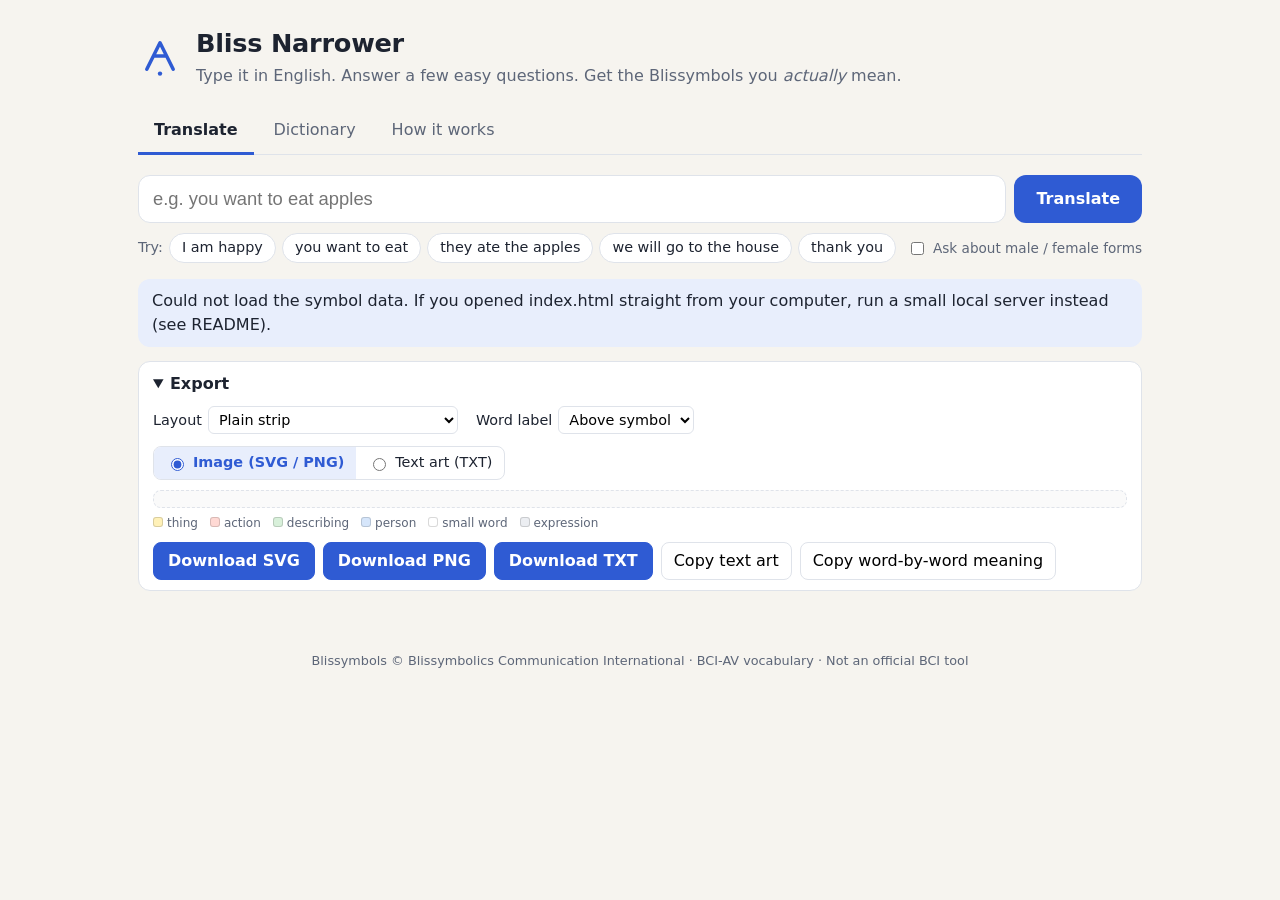
==== index.html @ 60fadc22 "Added root files" ====
<!DOCTYPE html>
<html lang="en">
<head>
<meta charset="utf-8">
<meta name="viewport" content="width=device-width, initial-scale=1">
<title>Bliss Narrower — say exactly what you mean in Blissymbols</title>
<meta name="description" content="Type English, answer a few plain questions (one or many? now or before?), and get the exact Blissymbols you mean.">
<link rel="icon" href="data:image/svg+xml,%3Csvg xmlns='http://www.w3.org/2000/svg' viewBox='0 0 40 40'%3E%3Cpath d='M8 32 L20 8 L32 32 M14 20 L26 20' fill='none' stroke='%232f5bd3' stroke-width='4' stroke-linecap='round'/%3E%3C/svg%3E">
<link rel="stylesheet" href="style.css">
</head>
<body>
<header class="top">
  <div class="brand">
    <svg class="logo" viewBox="0 0 40 40" aria-hidden="true"><path d="M8 32 L20 8 L32 32 M14 20 L26 20" fill="none" stroke="currentColor" stroke-width="3.2" stroke-linecap="round" stroke-linejoin="round"/><circle cx="20" cy="36" r="2" fill="currentColor"/></svg>
    <div>
      <h1>Bliss Narrower</h1>
      <p class="tag">Type it in English. Answer a few easy questions. Get the Blissymbols you <em>actually</em> mean.</p>
    </div>
  </div>
  <nav class="tabs" role="tablist">
    <button role="tab" aria-selected="true" data-tab="translate">Translate</button>
    <button role="tab" aria-selected="false" data-tab="browse">Dictionary</button>
    <button role="tab" aria-selected="false" data-tab="about">How it works</button>
  </nav>
</header>

<main>
  <section id="tab-translate" class="tab on">
    <div class="dock" id="dock">
    <form id="inputForm" class="inputRow" autocomplete="off">
      <label for="src" class="sr">English sentence</label>
      <input id="src" type="text" placeholder="e.g. you want to eat apples" spellcheck="true">
      <button type="submit" class="primary">Translate</button>
    </form>
    <div class="examples">Try:
      <button class="ex" type="button">I am happy</button>
      <button class="ex" type="button">you want to eat</button>
      <button class="ex" type="button">they ate the apples</button>
      <button class="ex" type="button">we will go to the house</button>
      <button class="ex" type="button">thank you</button>
      <label class="toggle"><input type="checkbox" id="optGender"> Ask about male / female forms</label>
    </div>

    <div id="status" class="status" hidden></div>

    <section id="resultWrap" hidden>
      <div class="resultHead">
        <h2>Your Bliss sentence</h2>
        <div class="funnel" id="funnel" title="How many different Bliss sentences your English could still mean"></div>
      </div>
      <div class="keyline" id="keyline">
        <span><i class="sw red"></i>red: program couldn't tell — tap to choose</span>
        <span><i class="sw yellow"></i>yellow: auto-filled from your English — tap to check</span>
        <span><i class="sw green"></i>green: set by you</span>
      </div>
      <div id="strip" class="strip" aria-live="polite"></div>
    </section>
    </div>

    <p id="skipped" class="skipped"></p>
      <div id="actions">
      <details class="export" open>
        <summary>Export</summary>
        <div class="exrow">
          <label>Layout
            <select id="exStyle">
              <option value="strip">Plain strip</option>
              <option value="boxes">Boxes (communication board)</option>
            </select></label>
          <label>Word label
            <select id="exLabel">
              <option value="above">Above symbol</option>
              <option value="below">Below symbol</option>
              <option value="none">No label</option>
            </select></label>
          <span id="exBoxOpts" class="exrow" hidden>
            <label class="chk"><input type="checkbox" id="exColour" checked> Colour boxes by word type</label>
            <label>Boxes per row <input type="number" id="exPerRow" value="8" min="1" max="30"></label>
          </span>
        </div>
        <div class="exrow viewrow">
          <span class="seg" role="radiogroup" aria-label="Preview">
            <label><input type="radio" name="exView" value="image" checked> Image (SVG / PNG)</label>
            <label><input type="radio" name="exView" value="text"> Text art (TXT)</label>
          </span>
          <span id="exTextOpts" class="exrow" hidden>
            <label>Detail
              <select id="exRows">
                <option value="16">Small (16 lines tall)</option>
                <option value="24">Medium (24 lines)</option>
                <option value="32" selected>Large (32 lines)</option>
                <option value="48">Extra large (48 lines)</option>
              </select></label>
            <label>Filled pixel
              <select id="exFill">
                <option value="o" selected>o</option>
                <option value="#">#</option>
                <option value="@">@</option>
                <option value="X">X</option>
                <option value="█">█ (block)</option>
              </select></label>
          </span>
        </div>
        <div class="exprev" id="exPreview" aria-label="Export preview"></div>
        <div class="legend small"><span><span class="dot" style="background:#fff1b8"></span>thing</span><span><span class="dot" style="background:#ffd9d4"></span>action</span><span><span class="dot" style="background:#d8f0da"></span>describing</span><span><span class="dot" style="background:#d6e6fb"></span>person</span><span><span class="dot" style="background:#fff"></span>small word</span><span><span class="dot" style="background:#eceef2"></span>expression</span></div>
        <div class="actions">
          <button type="button" id="dlSvg" class="primary">Download SVG</button>
          <button type="button" id="dlPng" class="primary">Download PNG</button>
          <button type="button" id="dlTxt" class="primary">Download TXT</button>
          <button type="button" id="copyTxt">Copy text art</button>
          <button type="button" id="copyGloss">Copy word-by-word meaning</button>
        </div>
      </details>
      </div>
    <div id="pop" class="pop" role="dialog" aria-modal="false" hidden></div>
  </section>

  <section id="tab-browse" class="tab">
    <div class="inputRow">
      <label for="q" class="sr">Search the dictionary</label>
      <input id="q" type="search" placeholder="Search 6,000+ symbols in English (e.g. house, happy, to go)">
    </div>
    <div class="legend" id="legend"></div>
    <div id="grid" class="grid"></div>
    <dialog id="detail"></dialog>
  </section>

  <section id="tab-about" class="tab prose">
    <h2>Why this exists</h2>
    <p>Blissymbols can say things very precisely, but most tools make you already know the grammar. For example, there are separate symbols for <b>I</b> (just one person) and <b>we</b> (a group that includes me), and a small mark that turns one thing into many. If a tool never asks, you can't tell it which one you meant.</p>
    <p>Bliss Narrower works the other way round: it starts from every symbol your words <em>could</em> mean, then asks short, plain questions to narrow it down. The counter at the top shows how many different meanings are still possible, and it drops to <b>1</b> when everything is settled.</p>
    <h3>The questions it can ask</h3>
    <table class="qtable">
      <tr><th>Question</th><th>Plain words</th><th>Grammar name</th></tr>
      <tr><td>Who is it about?</td><td>"Just me" or "me and others"</td><td>singular / plural (first person)</td></tr>
      <tr><td>How many people are you talking to?</td><td>"one friend" or "the whole group"</td><td>singular / plural (second person)</td></tr>
      <tr><td>People or things?</td><td>"they (my friends)" or "they (the boxes)"</td><td>personal / impersonal pronoun</td></tr>
      <tr><td>How many?</td><td>"one apple" or "lots of apples"</td><td>singular / plural noun</td></tr>
      <tr><td>When?</td><td>"I eat" / "I ate" / "I will eat" / "I would eat"</td><td>present / past / future / conditional</td></tr>
      <tr><td>What kind of word?</td><td>"to drink" (doing) or "a drink" (thing)</td><td>verb / noun / adjective</td></tr>
      <tr><td>Which meaning?</td><td>pick from pictures</td><td>word sense</td></tr>
    </table>
    <h3>Good to know</h3>
    <ul>
      <li>Little words like <i>a</i>, <i>an</i>, <i>the</i>, <i>will</i> and <i>did</i> are usually left out. Bliss shows that information with marks on the other symbols instead.</li>
      <li>Indicators (the small marks on top) are placed where the original symbol had one, or centred if it had none.</li>
      <li>This is a helper, not an official translator. Check important messages with someone who knows Bliss well.</li>
    </ul>
    <h3>Credits</h3>
    <p>Symbol shapes and vocabulary come from the BCI Authorized Vocabulary (BCI-AV) published by Blissymbolics Communication International. See the README for licence details.</p>
  </section>
</main>

<footer class="foot">Blissymbols © Blissymbolics Communication International · BCI-AV vocabulary · Not an official BCI tool</footer>
<script src="app.js"></script>
</body>
</html>
---- style.css ----
:root{
  --ink:#1d2330; --muted:#5d6678; --line:#dfe3ea; --bg:#f6f4ef; --card:#fff;
  --accent:#2f5bd3; --accent-soft:#e8eefc; --warn:#e8792b; --warn-soft:#fff1e6; --ok:#2e8b57;
  /* BCI part-of-speech colours */
  --c-YELLOW:#f3c93e; --c-RED:#e05a4f; --c-GREEN:#52a85a; --c-BLUE:#4a86d8; --c-WHITE:#c9ced8; --c-GRAY:#8d95a3;
  --radius:12px;
}
*{box-sizing:border-box}
html,body{margin:0;background:var(--bg);color:var(--ink);font:16px/1.5 system-ui,-apple-system,"Segoe UI",Roboto,sans-serif}
button{font:inherit;cursor:pointer}
.sr{position:absolute;width:1px;height:1px;overflow:hidden;clip:rect(0 0 0 0)}
.top{padding:24px clamp(16px,4vw,48px) 0;max-width:1100px;margin:0 auto}
.brand{display:flex;gap:14px;align-items:center}
.logo{width:44px;height:44px;color:var(--accent);flex:none}
h1{margin:0;font-size:1.6rem;letter-spacing:-.01em}
.tag{margin:2px 0 0;color:var(--muted)}
.tabs{display:flex;gap:4px;margin-top:20px;border-bottom:1px solid var(--line)}
.tabs button{background:none;border:0;padding:10px 16px;color:var(--muted);border-bottom:3px solid transparent;margin-bottom:-1px}
.tabs button[aria-selected=true]{color:var(--ink);border-color:var(--accent);font-weight:600}
main{max-width:1100px;margin:0 auto;padding:20px clamp(16px,4vw,48px) 40px}
.tab{display:none}.tab.on{display:block}
.inputRow{display:flex;gap:8px}
.inputRow input{flex:1;font-size:1.15rem;padding:12px 14px;border:1.5px solid var(--line);border-radius:var(--radius);background:#fff;min-width:0}
.inputRow input:focus{outline:none;border-color:var(--accent);box-shadow:0 0 0 3px var(--accent-soft)}
.primary{background:var(--accent);color:#fff;border:0;border-radius:var(--radius);padding:0 22px;font-weight:600}
.examples{margin:10px 0 0;color:var(--muted);font-size:.9rem;display:flex;flex-wrap:wrap;gap:6px;align-items:center}
.ex{background:#fff;border:1px solid var(--line);border-radius:999px;padding:3px 12px;color:var(--ink)}
.ex:hover{border-color:var(--accent)}
.status{margin-top:16px;padding:10px 14px;border-radius:var(--radius);background:var(--accent-soft)}
h2{font-size:1.15rem;margin:28px 0 10px}
.resultHead{display:flex;align-items:baseline;justify-content:space-between;gap:12px;flex-wrap:wrap}
.funnel{font-size:.9rem;color:var(--muted);display:flex;align-items:center;gap:8px}
.funnel b{font-size:1.1rem;color:var(--ink)}
.funnel .pill{padding:2px 10px;border-radius:999px;background:var(--warn-soft);color:var(--warn);font-weight:600}
.funnel .pill.done{background:#e5f4ea;color:var(--ok)}
.strip{display:flex;flex-wrap:wrap;gap:6px 2px;align-items:flex-end;background:#fff;border:1px solid var(--line);border-radius:var(--radius);padding:16px;min-height:120px}
.tok{display:flex;flex-direction:column;align-items:center;border-radius:8px;padding:4px 6px;border:2px solid transparent;background:none}
.tok:hover,.tok.sel{background:var(--accent-soft)}
.tok svg{height:110px;display:block}
.tok .gl{font-size:.78rem;color:var(--muted);max-width:140px;text-align:center;line-height:1.2;margin-top:2px}
.tok.needs{border-color:var(--warn);border-style:dashed}
.tok.text svg{display:none}
.tok.text .raw{height:110px;display:flex;align-items:center;font-style:italic;color:var(--muted);padding:0 6px}
.tok.punct svg{height:110px}
.actions{display:flex;flex-wrap:wrap;gap:8px;margin-top:10px;align-items:center}
.actions button{background:#fff;border:1px solid var(--line);border-radius:8px;padding:6px 12px}
.actions button:hover{border-color:var(--accent)}
.toggle{margin-left:auto;font-size:.85rem;color:var(--muted);display:flex;gap:6px;align-items:center;cursor:pointer}
.hint{color:var(--muted);margin:0 0 14px;font-size:.95rem}
.needs-dot{display:inline-block;width:10px;height:10px;border-radius:50%;background:var(--warn);vertical-align:middle}
.cards{display:grid;grid-template-columns:repeat(auto-fill,minmax(320px,1fr));gap:14px}
.card{background:var(--card);border:1px solid var(--line);border-radius:var(--radius);padding:14px 16px;position:relative;scroll-margin:20px}
.card.needs{border-color:var(--warn);box-shadow:0 0 0 3px var(--warn-soft)}
.card.flash{animation:flash 1s}
@keyframes flash{0%{box-shadow:0 0 0 6px var(--accent-soft)}100%{box-shadow:none}}
.card header{display:flex;gap:12px;align-items:center;margin-bottom:8px}
.card header svg{height:72px;flex:none;background:#fafafa;border-radius:6px}
.card .word{font-weight:700;font-size:1.1rem}
.card .chosen{color:var(--muted);font-size:.88rem;line-height:1.3}
.card .count{position:absolute;top:10px;right:12px;font-size:.75rem;color:var(--muted)}
.q{margin-top:12px}
.q .qt{font-weight:600;font-size:.95rem;display:flex;gap:6px;align-items:center}
.q .qt .opt{font-weight:400;color:var(--muted);font-size:.8rem}
.q.open .qt::before{content:"";width:9px;height:9px;border-radius:50%;background:var(--warn);flex:none}
.opts{display:flex;flex-direction:column;gap:6px;margin-top:6px}
.opts.row{flex-direction:row;flex-wrap:wrap}
.o{display:flex;gap:10px;align-items:center;text-align:left;background:#fff;border:1.5px solid var(--line);border-radius:10px;padding:7px 10px;color:var(--ink)}
.o:hover{border-color:var(--accent)}
.o[aria-pressed=true]{border-color:var(--accent);background:var(--accent-soft)}
.o .ol{font-weight:600}
.o .oe{color:var(--muted);font-size:.85rem;display:block;font-style:italic}
.o svg{height:54px;flex:none}
.o .pic{font-size:1.2rem;letter-spacing:2px;flex:none;min-width:44px;text-align:center}
.o .guess{font-size:.7rem;color:var(--accent);font-weight:600;margin-left:auto;white-space:nowrap}
.dot{display:inline-block;width:10px;height:10px;border-radius:3px;margin-right:4px;vertical-align:baseline;border:1px solid rgba(0,0,0,.15)}
.skipped{color:var(--muted);font-size:.9rem}
.findbox input{width:100%;padding:8px 10px;border:1px solid var(--line);border-radius:8px;margin-top:6px}
.findres{display:flex;flex-wrap:wrap;gap:6px;margin-top:6px;max-height:260px;overflow:auto}
.findres .o{flex-direction:column;width:104px;padding:6px;gap:2px;font-size:.75rem;text-align:center}
.legend{display:flex;flex-wrap:wrap;gap:12px;margin:12px 0;font-size:.85rem;color:var(--muted)}
.grid{display:grid;grid-template-columns:repeat(auto-fill,minmax(120px,1fr));gap:8px}
.cell{background:#fff;border:1px solid var(--line);border-radius:10px;padding:8px 6px 6px;display:flex;flex-direction:column;align-items:center;gap:2px;color:var(--ink);border-top:4px solid var(--c-WHITE)}
.cell svg{height:70px}
.cell span{font-size:.78rem;text-align:center;line-height:1.2;word-break:break-word}
.cell:hover{border-color:var(--accent)}
dialog{border:0;border-radius:16px;padding:24px;max-width:520px;width:92vw;box-shadow:0 20px 60px rgba(0,0,0,.25)}
dialog::backdrop{background:rgba(20,25,35,.4)}
dialog svg.big{height:200px;display:block;margin:0 auto 12px}
dialog .row{display:flex;gap:8px;justify-content:flex-end;margin-top:16px}
dialog .row button{border:1px solid var(--line);background:#fff;border-radius:8px;padding:6px 14px}
dialog .row button.primary{background:var(--accent);color:#fff;border:0}
.prose{max-width:720px}
.qtable{border-collapse:collapse;width:100%;font-size:.92rem}
.qtable td,.qtable th{border-bottom:1px solid var(--line);padding:6px 8px;text-align:left;vertical-align:top}
.foot{text-align:center;color:var(--muted);font-size:.8rem;padding:20px}
@media (max-width:600px){.tok svg{height:84px}.tok.text .raw{height:84px}.toggle{margin-left:0}}

.q.compact .opts.row{gap:6px}
.q.compact .o{flex:1 1 120px;padding:6px 8px;gap:6px;flex-direction:column;align-items:flex-start;position:relative}
.q.compact .o .pic{min-width:0;font-size:1rem;text-align:left}
.q.compact .o .ol{font-size:.9rem}
.q.compact .o .oe{font-size:.75rem}
.q.compact .o .guess{position:absolute;top:5px;right:6px}
.q .qt{flex-wrap:wrap}
.cards{align-items:start}

/* sentence strip: colour = state */
.dock{padding-top:0}
.dock h2{margin:20px 0 6px}
.keyline{display:flex;flex-wrap:wrap;gap:6px 16px;font-size:.82rem;color:var(--muted);margin:0 0 8px}
.keyline span{display:flex;align-items:center;gap:6px}
.sw{display:inline-block;width:14px;height:14px;border-radius:4px;border:2px solid}
.sw.red{border-color:#d9483b;background:#fde8e6}
.sw.green{border-color:#2e8b57;background:#e3f4e9}
.sw.yellow{border-color:#d9a400;background:#fff4cc}
.strip{flex-wrap:wrap;gap:8px 6px;padding:12px;min-height:0}
.tok{flex:none;border:2px solid var(--line);background:#fff;padding:6px 8px 4px;border-radius:10px;transition:transform .1s,box-shadow .15s}
.tok:hover{background:#fff;box-shadow:0 2px 8px rgba(20,25,35,.12);transform:translateY(-1px)}
.tok svg,.tok.text .raw,.tok.punct svg{height:84px}
.tok.red{border-color:#d9483b;background:#fde8e6;animation:pulse 2.2s ease-in-out infinite}
.tok.red .gl{color:#b3372b;font-weight:600}
.tok.green{border-color:#2e8b57;background:#e3f4e9}
.tok.yellow{border-color:#d9a400;background:#fff4cc}
.tok.yellow .gl{color:#7a5c00}
.tok.green .gl{color:#226b43}
.tok.punct{border-color:transparent;background:none;cursor:default}
.tok.sel{box-shadow:0 0 0 4px var(--accent-soft),0 0 0 6px var(--accent);animation:none}
@keyframes pulse{0%,100%{box-shadow:0 0 0 0 rgba(217,72,59,0)}50%{box-shadow:0 0 0 5px rgba(217,72,59,.18)}}
.skipped .why{font-size:.85rem}

/* pop-up */
.pop{position:absolute;z-index:20;width:min(440px,calc(100vw - 16px));background:#fff;border-radius:14px;box-shadow:0 14px 44px rgba(20,25,35,.28),0 0 0 1px rgba(20,25,35,.06);display:flex;flex-direction:column;max-height:min(70vh,560px)}
.pop::before{content:"";position:absolute;top:-7px;left:calc(var(--arrow,50%) - 7px);width:14px;height:14px;background:#fff;transform:rotate(45deg);box-shadow:-1px -1px 0 rgba(20,25,35,.06)}
.pop[hidden]{display:none}
.pophead{display:flex;gap:10px;align-items:center;padding:12px 12px 8px 14px;border-bottom:1px solid var(--line)}
.pophead svg{height:52px;flex:none}
.pophead .ph-t{flex:1;min-width:0}
.pophead .word{font-weight:700}
.pophead .chosen{color:var(--muted);font-size:.85rem;line-height:1.25}
.state{font-size:.72rem;font-weight:700;padding:2px 8px;border-radius:999px;white-space:nowrap}
.state.red{background:#fde8e6;color:#b3372b}.state.green{background:#e3f4e9;color:#226b43}.state.yellow{background:#fff4cc;color:#7a5c00}
.x{border:0;background:none;font-size:1.5rem;line-height:1;color:var(--muted);padding:2px 6px;border-radius:6px}
.x:hover{background:#f0f1f4}
.popbody{overflow:auto;padding:4px 14px 10px}
.popnote{color:var(--muted);font-size:.9rem;margin:10px 0 4px}
.popfoot{display:flex;gap:8px;justify-content:flex-end;padding:10px 12px;border-top:1px solid var(--line)}
.popfoot button{border:1px solid var(--line);background:#fff;border-radius:8px;padding:6px 14px}
.popfoot button.primary{background:var(--accent);color:#fff;border:0;padding:6px 16px}
.pop .q{margin-top:10px}
.pop .q .qt{font-size:.9rem}
.pop .q .qt .opt{display:none}
.pop .q.compact .o{flex:1 1 110px;flex-direction:row;align-items:center;padding:6px 8px;gap:6px}
.pop .q.compact .o .pic{min-width:22px;font-size:.95rem;text-align:center}
.pop .q.compact .o .guess{position:static;margin-left:auto}
.pop .q.pics .opts{display:grid;grid-template-columns:repeat(auto-fill,minmax(180px,1fr));gap:6px}
.pop .q.pics .o{padding:6px 8px}
.pop .q.pics .o svg{height:46px}
.pop .q.pics .oe{font-size:.75rem;display:-webkit-box;-webkit-line-clamp:2;-webkit-box-orient:vertical;overflow:hidden}
.pop .findres .o{width:96px}
.pop.sheet{position:fixed;left:0!important;right:0;bottom:0;top:auto!important;width:100%;max-height:72vh;border-radius:16px 16px 0 0;animation:up .18s ease-out}
.pop.sheet::before{display:none}
@keyframes up{from{transform:translateY(30px);opacity:.5}to{transform:none;opacity:1}}
@media (max-width:600px){
  .tok svg,.tok.text .raw,.tok.punct svg{height:58px}
  .keyline{font-size:.75rem}
  .inputRow input{font-size:1rem;padding:10px 12px}
  .funnel{font-size:.8rem}
}

.popfoot button.ok{background:#2e8b57;color:#fff;border:0;margin-right:auto}
.funnel .pill.auto{background:#fff4cc;color:#7a5c00}

/* export panel */
.export{background:#fff;border:1px solid var(--line);border-radius:var(--radius);padding:10px 14px;margin-top:14px}
.export summary{font-weight:600;cursor:pointer}
.exrow{display:flex;flex-wrap:wrap;gap:10px 18px;align-items:center;margin-top:10px;font-size:.9rem}
.exrow label{display:flex;gap:6px;align-items:center}
.exrow select,.exrow input[type=number]{font:inherit;padding:4px 6px;border:1px solid var(--line);border-radius:6px;background:#fff}
.exrow input[type=number]{width:60px}
.exprev{margin-top:10px;overflow:auto;max-height:360px;border:1px dashed var(--line);border-radius:8px;padding:8px;background:#fafafa}
.exprev svg{display:block;max-width:100%;height:auto}
.legend.small{font-size:.75rem;margin:6px 0 0}
.export .actions button.primary{padding:6px 14px;background:var(--accent);color:#fff;border:1px solid var(--accent)}
.export .actions button.primary:hover{filter:brightness(1.08)}
[hidden]{display:none!important}

.viewrow{margin-top:12px}
.seg{display:inline-flex;border:1px solid var(--line);border-radius:8px;overflow:hidden}
.seg label{padding:5px 12px;cursor:pointer;gap:6px}
.seg label:has(input:checked){background:var(--accent-soft);color:var(--accent);font-weight:600}
.seg input{accent-color:var(--accent)}
pre.ascii{margin:0;font:11px/1.15 ui-monospace,Menlo,Consolas,"DejaVu Sans Mono",monospace;color:#111;white-space:pre}
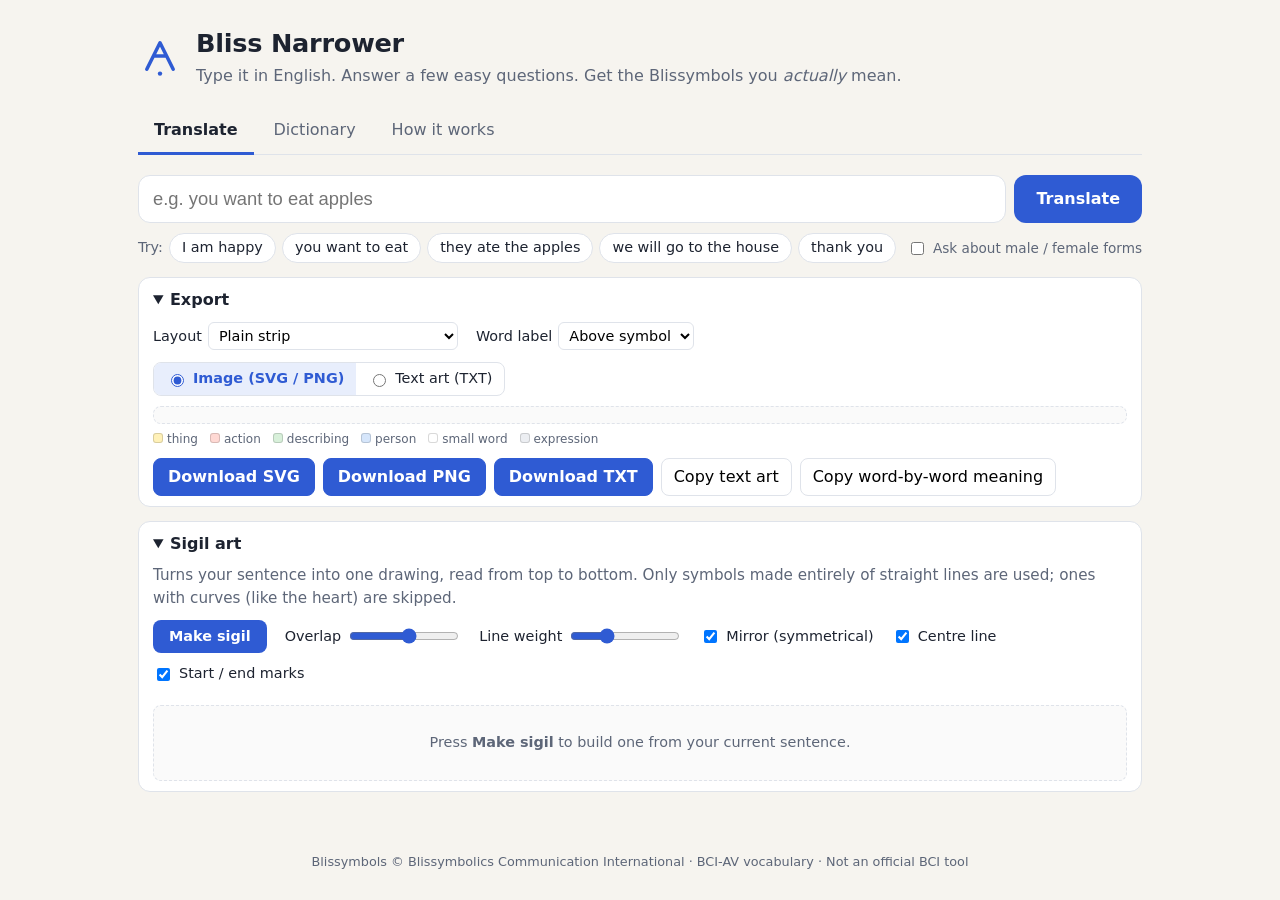
==== commit 65d2dfde: "Added option to generate sigil" ====
--- a/index.html
+++ b/index.html
@@ -111,6 +111,24 @@
           <button type="button" id="copyGloss">Copy word-by-word meaning</button>
         </div>
       </details>
+      <details class="export sigil" open>
+        <summary>Sigil art</summary>
+        <p class="hint">Turns your sentence into one drawing, read from top to bottom. Only symbols made entirely of straight lines are used; ones with curves (like the heart) are skipped.</p>
+        <div class="exrow">
+          <button type="button" id="sgMake" class="primary">Make sigil</button>
+          <label>Overlap <input type="range" id="sgOverlap" min="0" max="100" value="55"></label>
+          <label>Line weight <input type="range" id="sgWeight" min="3" max="16" value="7"></label>
+          <label class="chk"><input type="checkbox" id="sgMirror" checked> Mirror (symmetrical)</label>
+          <label class="chk"><input type="checkbox" id="sgSpine" checked> Centre line</label>
+          <label class="chk"><input type="checkbox" id="sgEnds" checked> Start / end marks</label>
+        </div>
+        <div class="sglist" id="sgList"></div>
+        <div class="sgprev" id="sgPreview"><p class="skipped">Press <b>Make sigil</b> to build one from your current sentence.</p></div>
+        <div class="actions" id="sgDl" hidden>
+          <button type="button" id="sgSvg" class="primary">Download sigil SVG</button>
+          <button type="button" id="sgPng" class="primary">Download sigil PNG</button>
+        </div>
+      </details>
       </div>
     <div id="pop" class="pop" role="dialog" aria-modal="false" hidden></div>
   </section>
--- a/style.css
+++ b/style.css
@@ -190,3 +190,15 @@
 .seg label:has(input:checked){background:var(--accent-soft);color:var(--accent);font-weight:600}
 .seg input{accent-color:var(--accent)}
 pre.ascii{margin:0;font:11px/1.15 ui-monospace,Menlo,Consolas,"DejaVu Sans Mono",monospace;color:#111;white-space:pre}
+
+/* sigil */
+.sigil .hint{margin:8px 0 0}
+.sigil .exrow input[type=range]{width:110px;accent-color:var(--accent)}
+.sigil .exrow button.primary{padding:6px 16px;background:var(--accent);color:#fff;border:0;border-radius:8px}
+.sglist{display:flex;flex-wrap:wrap;gap:6px;margin-top:10px;font-size:.8rem}
+.sgi{padding:2px 8px;border-radius:999px;border:1px solid var(--line)}
+.sgi.use{background:#e3f4e9;border-color:#9fd3b3;color:#226b43}
+.sgi.skip{background:#f3f3f5;color:var(--muted);text-decoration:line-through}
+.sgprev{margin-top:10px;border:1px dashed var(--line);border-radius:8px;padding:12px;background:#fafafa;display:flex;justify-content:center}
+.sgprev svg{max-height:520px;width:auto;max-width:100%;height:auto}
+.sigil .actions button.primary{padding:6px 14px;background:var(--accent);color:#fff;border:1px solid var(--accent)}
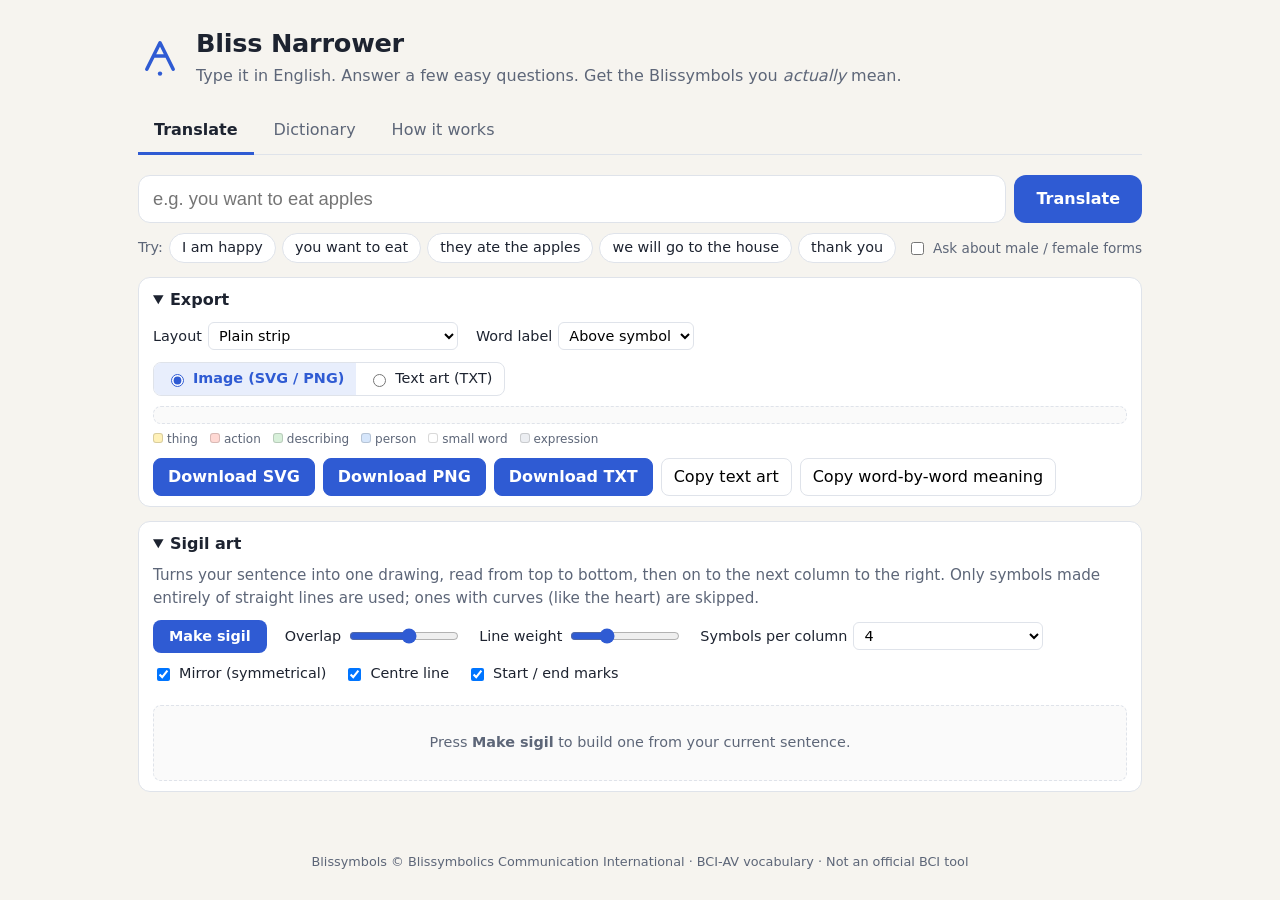
==== commit 8496f6b6: "Fixed issue with sigil preview and added features Added feature is ability to rescued when to split " ====
--- a/index.html
+++ b/index.html
@@ -113,11 +113,17 @@
       </details>
       <details class="export sigil" open>
         <summary>Sigil art</summary>
-        <p class="hint">Turns your sentence into one drawing, read from top to bottom. Only symbols made entirely of straight lines are used; ones with curves (like the heart) are skipped.</p>
+        <p class="hint">Turns your sentence into one drawing, read from top to bottom, then on to the next column to the right. Only symbols made entirely of straight lines are used; ones with curves (like the heart) are skipped.</p>
         <div class="exrow">
           <button type="button" id="sgMake" class="primary">Make sigil</button>
           <label>Overlap <input type="range" id="sgOverlap" min="0" max="100" value="55"></label>
           <label>Line weight <input type="range" id="sgWeight" min="3" max="16" value="7"></label>
+          <label>Symbols per column
+            <select id="sgPerCol">
+              <option value="0">No limit (one column)</option>
+              <option value="2">2</option><option value="3">3</option><option value="4" selected>4</option>
+              <option value="5">5</option><option value="6">6</option><option value="8">8</option><option value="10">10</option>
+            </select></label>
           <label class="chk"><input type="checkbox" id="sgMirror" checked> Mirror (symmetrical)</label>
           <label class="chk"><input type="checkbox" id="sgSpine" checked> Centre line</label>
           <label class="chk"><input type="checkbox" id="sgEnds" checked> Start / end marks</label>
--- a/style.css
+++ b/style.css
@@ -194,11 +194,12 @@
 /* sigil */
 .sigil .hint{margin:8px 0 0}
 .sigil .exrow input[type=range]{width:110px;accent-color:var(--accent)}
+.sigil .exrow select{font:inherit;padding:4px 6px;border:1px solid var(--line);border-radius:6px;background:#fff}
 .sigil .exrow button.primary{padding:6px 16px;background:var(--accent);color:#fff;border:0;border-radius:8px}
 .sglist{display:flex;flex-wrap:wrap;gap:6px;margin-top:10px;font-size:.8rem}
 .sgi{padding:2px 8px;border-radius:999px;border:1px solid var(--line)}
 .sgi.use{background:#e3f4e9;border-color:#9fd3b3;color:#226b43}
 .sgi.skip{background:#f3f3f5;color:var(--muted);text-decoration:line-through}
 .sgprev{margin-top:10px;border:1px dashed var(--line);border-radius:8px;padding:12px;background:#fafafa;display:flex;justify-content:center}
-.sgprev svg{max-height:520px;width:auto;max-width:100%;height:auto}
+.sgprev .sgimg{display:block;max-width:100%;max-height:520px;width:auto;height:auto}
 .sigil .actions button.primary{padding:6px 14px;background:var(--accent);color:#fff;border:1px solid var(--accent)}
